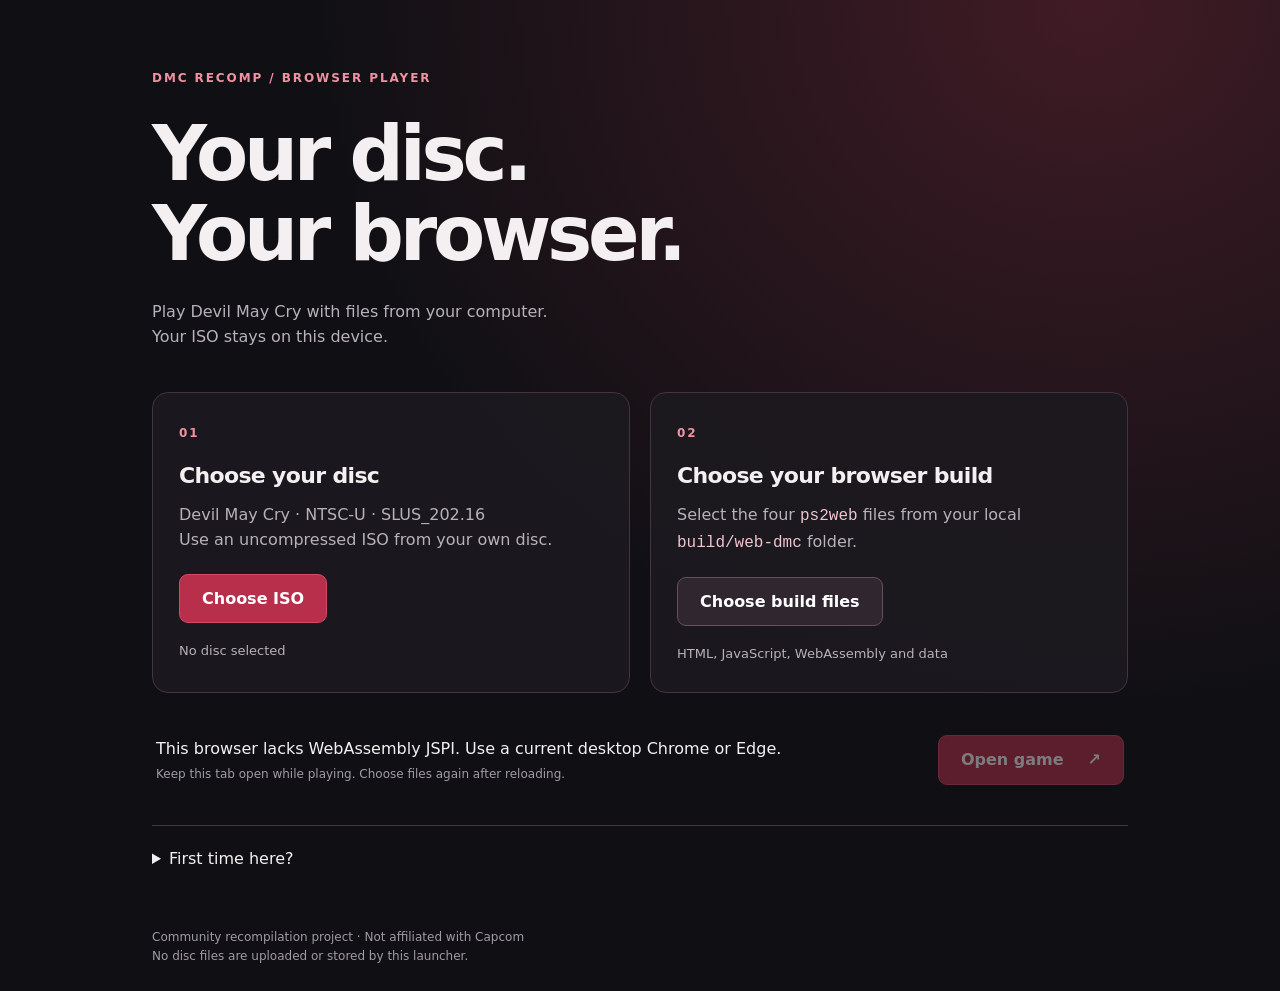
==== web/pages/index.html @ e36d8ac2 "Deploy local ISO and browser-build picker on GitHub Pages" ====
<!doctype html>
<html lang="en">
<head>
  <meta charset="utf-8">
  <meta name="viewport" content="width=device-width, initial-scale=1">
  <meta name="color-scheme" content="dark">
  <title>Devil May Cry · Browser launcher</title>
  <link rel="stylesheet" href="style.css">
  <script type="module" src="launcher.mjs"></script>
</head>
<body>
  <main id="picker">
    <header><span class="eyebrow">DMC RECOMP / BROWSER PLAYER</span><h1>Your disc.<br>Your browser.</h1><p>Play Devil May Cry with files from your computer.<br>Your ISO stays on this device.</p></header>
    <div class="steps">
      <section><span class="number">01</span><h2>Choose your disc</h2><p>Devil May Cry · NTSC-U · SLUS_202.16<br>Use an uncompressed ISO from your own disc.</p><label class="button" for="iso">Choose ISO</label><input id="iso" type="file" accept=".iso" class="file"><p id="iso-status" class="selection">No disc selected</p></section>
      <section><span class="number">02</span><h2>Choose your browser build</h2><p>Select the four <code>ps2web</code> files from your local <code>build/web-dmc</code> folder.</p><label class="button secondary" for="runtime">Choose build files</label><input id="runtime" type="file" accept=".html,.js,.wasm,.data" multiple class="file"><p id="runtime-status" class="selection">HTML, JavaScript, WebAssembly and data</p></section>
    </div>
    <div class="launch"><div><p id="status" role="status" aria-live="polite">Preparing browser…</p><p class="small">Keep this tab open while playing. Choose files again after reloading.</p></div><button id="play" disabled>Open game <span aria-hidden="true">↗</span></button></div>
    <details><summary>First time here?</summary><p>The game needs a browser build made from your disc. Build it with <code>scripts/build_web.ps1 dmc</code>, then select <code>ps2web.html</code>, <code>ps2web.js</code>, <code>ps2web.wasm</code> and <code>ps2web.data</code>. Game code and game data are supplied locally.</p><p>Use a current desktop Chrome or Edge. WebGPU is recommended. Saves belong to this site’s browser storage; export memory-card backups in the player’s settings. Localhost saves are separate.</p><p><a href="https://github.com/awest813/DMC-Recomp#readme" target="_blank" rel="noopener">Build instructions on GitHub ↗</a></p></details>
    <footer>Community recompilation project · Not affiliated with Capcom<br>No disc files are uploaded or stored by this launcher.</footer>
    <noscript>Enable JavaScript to choose your disc and start the player.</noscript>
  </main>
  <div id="session" hidden><nav><span>LOCAL GAME SESSION</span><button id="back">Close game</button></nav><iframe id="game" title="Devil May Cry player" allow="fullscreen; gamepad; autoplay" allowfullscreen></iframe></div>
</body>
</html>
---- web/pages/style.css ----
:root { color-scheme: dark; font: 16px/1.6 system-ui, sans-serif; background: #101014; color: #f4f0f1; }
* { box-sizing: border-box; }
[hidden] { display: none !important; }
body { margin: 0; background: radial-gradient(ellipse at 85% 0, #401b25 0, transparent 50%); min-height: 100dvh; }
main { max-width: 1040px; padding: 64px 32px 28px; margin: auto; }
.eyebrow, .number, nav { font-size: 12px; font-weight: 700; letter-spacing: .16em; color: #f091a2; }
h1 { font-size: clamp(44px, 7vw, 76px); line-height: 1.06; letter-spacing: -.055em; margin: 24px 0; }
h2 { font-size: 22px; letter-spacing: -.03em; margin: 14px 0 8px; }
p { color: #b8b1ba; margin: 0 0 20px; }
.steps { display: grid; grid-template-columns: 1fr 1fr; gap: 20px; margin: 42px 0 22px; }
section { padding: 26px; border: 1px solid #44343d; border-radius: 16px; background: #1c191fe8; }
section p { min-height: 52px; }
button, .button { display: inline-flex; justify-content: center; align-items: center; gap: 24px; border: 1px solid #d34a66; border-radius: 9px; background: #b82f4c; color: white; font: inherit; font-weight: 650; padding: 11px 22px; cursor: pointer; text-decoration: none; }
.secondary, #back { background: #302630; border-color: #65505e; }
button:disabled { opacity: .45; cursor: default; }
button:hover:enabled, .button:hover { filter: brightness(1.15); }
:focus-visible, .button:has(+ input:focus-visible) { outline: 3px solid #f3b1be; outline-offset: 5px; }
.file { position: absolute; width: 1px; height: 1px; opacity: 0; }
.selection { font-size: 13px; margin: 18px 0 0; min-height: 22px; overflow-wrap: anywhere; }
.launch { display: flex; gap: 24px; align-items: center; justify-content: space-between; padding: 20px 4px; }
#status { color: #f4f0f1; margin-bottom: 4px; }
.small, footer { font-size: 12px; color: #a29aa6; margin: 0; }
details { border-top: 1px solid #44343d; margin-top: 20px; padding: 20px 0; }
summary { cursor: pointer; margin-bottom: 16px; }
details p { max-width: 780px; font-size: 14px; }
code { color: #f0c5ce; overflow-wrap: anywhere; }
a { color: #f0a1b2; }
footer { padding-top: 20px; }
#session { height: 100dvh; display: flex; flex-direction: column; }
nav { display: flex; justify-content: space-between; align-items: center; padding: 8px 18px; background: #1c191f; }
#back { font-size: 13px; letter-spacing: 0; padding: 6px 14px; }
iframe { width: 100%; flex: 1; min-height: 0; border: 0; background: #0c0c11; }
@media (max-width: 650px) { main { padding: 34px 20px 24px; } .steps { grid-template-columns: 1fr; margin-top: 30px; } .launch { align-items: stretch; flex-direction: column; } section { padding: 22px; } }
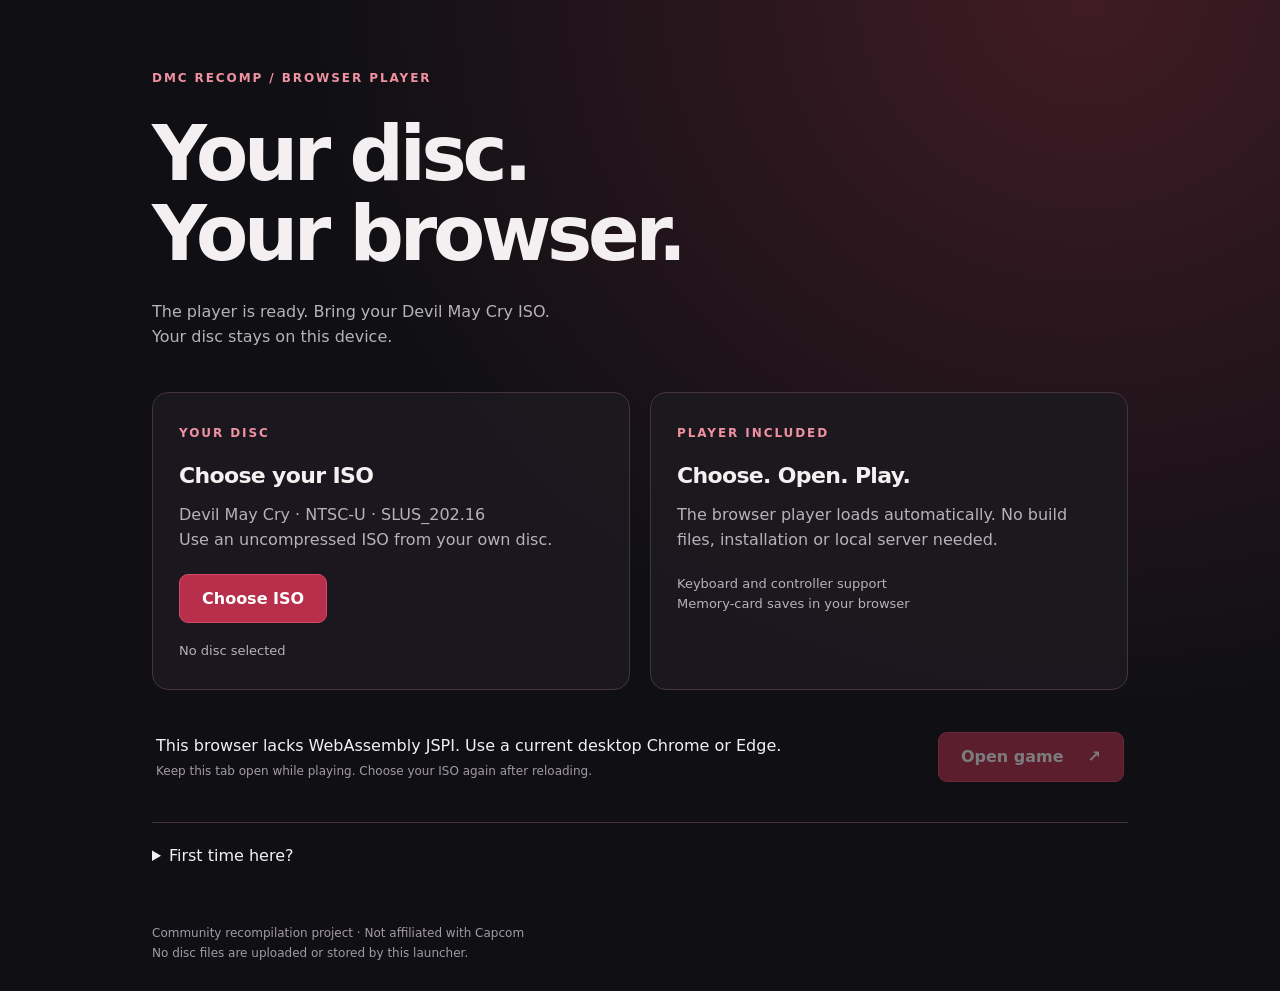
==== commit 143462cc: "Bundle the browser player in Pages for ISO-only launch" ====
--- a/web/pages/index.html
+++ b/web/pages/index.html
@@ -10,13 +10,13 @@
 </head>
 <body>
   <main id="picker">
-    <header><span class="eyebrow">DMC RECOMP / BROWSER PLAYER</span><h1>Your disc.<br>Your browser.</h1><p>Play Devil May Cry with files from your computer.<br>Your ISO stays on this device.</p></header>
+    <header><span class="eyebrow">DMC RECOMP / BROWSER PLAYER</span><h1>Your disc.<br>Your browser.</h1><p>The player is ready. Bring your Devil May Cry ISO.<br>Your disc stays on this device.</p></header>
     <div class="steps">
-      <section><span class="number">01</span><h2>Choose your disc</h2><p>Devil May Cry · NTSC-U · SLUS_202.16<br>Use an uncompressed ISO from your own disc.</p><label class="button" for="iso">Choose ISO</label><input id="iso" type="file" accept=".iso" class="file"><p id="iso-status" class="selection">No disc selected</p></section>
-      <section><span class="number">02</span><h2>Choose your browser build</h2><p>Select the four <code>ps2web</code> files from your local <code>build/web-dmc</code> folder.</p><label class="button secondary" for="runtime">Choose build files</label><input id="runtime" type="file" accept=".html,.js,.wasm,.data" multiple class="file"><p id="runtime-status" class="selection">HTML, JavaScript, WebAssembly and data</p></section>
+      <section><span class="number">YOUR DISC</span><h2>Choose your ISO</h2><p>Devil May Cry · NTSC-U · SLUS_202.16<br>Use an uncompressed ISO from your own disc.</p><label class="button" for="iso">Choose ISO</label><input id="iso" type="file" accept=".iso" class="file"><p id="iso-status" class="selection">No disc selected</p></section>
+      <section><span class="number">PLAYER INCLUDED</span><h2>Choose. Open. Play.</h2><p>The browser player loads automatically. No build files, installation or local server needed.</p><p class="selection">Keyboard and controller support<br>Memory-card saves in your browser</p></section>
     </div>
-    <div class="launch"><div><p id="status" role="status" aria-live="polite">Preparing browser…</p><p class="small">Keep this tab open while playing. Choose files again after reloading.</p></div><button id="play" disabled>Open game <span aria-hidden="true">↗</span></button></div>
-    <details><summary>First time here?</summary><p>The game needs a browser build made from your disc. Build it with <code>scripts/build_web.ps1 dmc</code>, then select <code>ps2web.html</code>, <code>ps2web.js</code>, <code>ps2web.wasm</code> and <code>ps2web.data</code>. Game code and game data are supplied locally.</p><p>Use a current desktop Chrome or Edge. WebGPU is recommended. Saves belong to this site’s browser storage; export memory-card backups in the player’s settings. Localhost saves are separate.</p><p><a href="https://github.com/awest813/DMC-Recomp#readme" target="_blank" rel="noopener">Build instructions on GitHub ↗</a></p></details>
+    <div class="launch"><div><p id="status" role="status" aria-live="polite">Preparing browser…</p><p class="small">Keep this tab open while playing. Choose your ISO again after reloading.</p></div><button id="play" disabled>Open game <span aria-hidden="true">↗</span></button></div>
+    <details><summary>First time here?</summary><p>Choose your Devil May Cry NTSC-U disc image, then open the game. The included browser player downloads automatically (about 31 MB). Your ISO is read locally as you play and is never uploaded.</p><p>Use a current desktop Chrome or Edge. WebGPU is recommended. Saves belong to this site’s browser storage; export memory-card backups in the player’s settings. Localhost saves are separate.</p><p><a href="https://github.com/awest813/DMC-Recomp#readme" target="_blank" rel="noopener">Project and controls on GitHub ↗</a></p></details>
     <footer>Community recompilation project · Not affiliated with Capcom<br>No disc files are uploaded or stored by this launcher.</footer>
     <noscript>Enable JavaScript to choose your disc and start the player.</noscript>
   </main>
